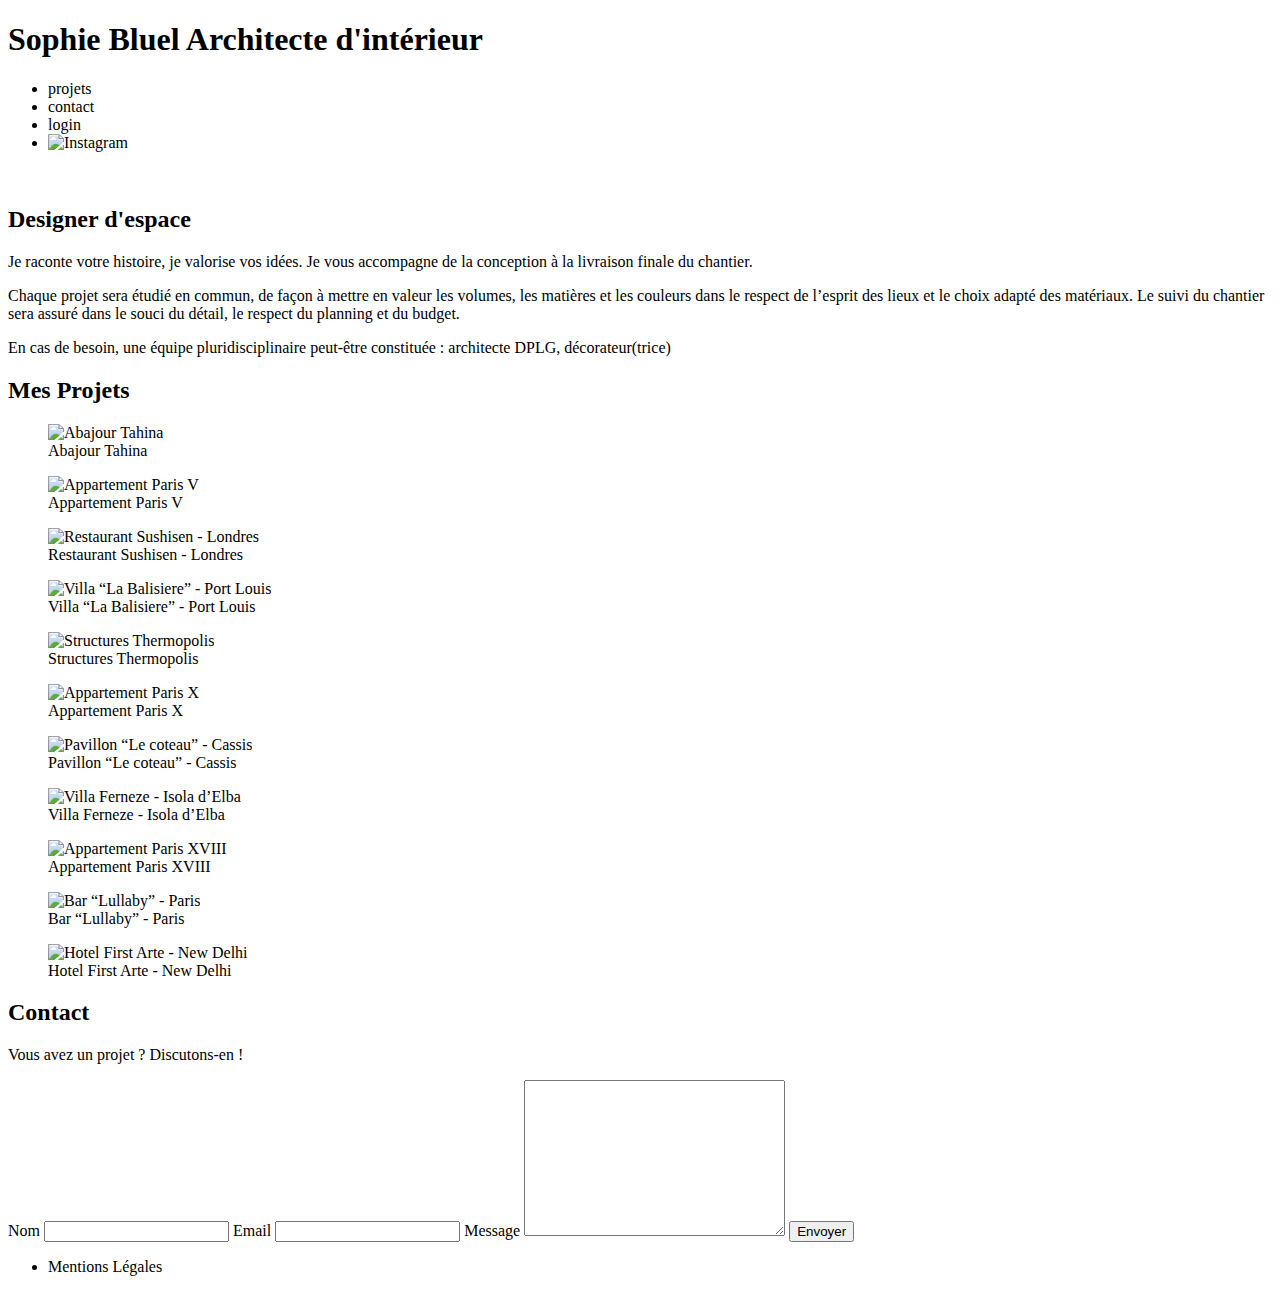
==== FrontEnd/index.html @ a7185b28 "Ajout du fichier app.js" ====
<!DOCTYPE html>
<html lang="fr">
<head>
	<meta charset="UTF-8">
	<title>Sophie Bluel - Architecte d'intérieur</title>
	<meta name="viewport" content="width=device-width, initial-scale=1.0">
	<link rel="preconnect" href="https://fonts.googleapis.com">
	<link rel="preconnect" href="https://fonts.gstatic.com" crossorigin>
	<link href="https://fonts.googleapis.com/css2?family=Syne:wght@700;800&family=Work+Sans&display=swap" rel="stylesheet">
	<meta name="description" content="">
	<link rel="stylesheet" href="./assets/style.css">
	<script src="app.js"></script>

</head>
<body>
<header>
	<h1>Sophie Bluel <span>Architecte d'intérieur</span></h1>
	<nav>
		<ul>
			<li>projets</li>
			<li>contact</li>
			<li>login</li>
			<li><img src="./assets/icons/instagram.png" alt="Instagram"></li>
		</ul>
	</nav>
</header>
<main>
	<section id="introduction">
		<figure>
			<img src="./assets/images/sophie-bluel.png" alt="">
		</figure>
		<article>
			<h2>Designer d'espace</h2>
			<p>Je raconte votre histoire, je valorise vos idées. Je vous accompagne de la conception à la livraison finale du chantier.</p>
			<p>Chaque projet sera étudié en commun, de façon à mettre en valeur les volumes, les matières et les couleurs dans le respect de l’esprit des lieux et le choix adapté des matériaux. Le suivi du chantier sera assuré dans le souci du détail, le respect du planning et du budget.</p>
			<p>En cas de besoin, une équipe pluridisciplinaire peut-être constituée : architecte DPLG, décorateur(trice)</p>
		</article>
	</section>
	<section id="portfolio">

		<h2>Mes Projets</h2>

		<div class="gallery">
			<figure>
				<img src="assets/images/abajour-tahina.png" alt="Abajour Tahina">
				<figcaption>Abajour Tahina</figcaption>
			</figure>
			<figure>
				<img src="assets/images/appartement-paris-v.png" alt="Appartement Paris V">
				<figcaption>Appartement Paris V</figcaption>
			</figure>
			<figure>
				<img src="assets/images/restaurant-sushisen-londres.png" alt="Restaurant Sushisen - Londres">
				<figcaption>Restaurant Sushisen - Londres</figcaption>
			</figure>
			<figure>
				<img src="assets/images/la-balisiere.png" alt="Villa “La Balisiere” - Port Louis">
				<figcaption>Villa “La Balisiere” - Port Louis</figcaption>
			</figure>
			<figure>
				<img src="assets/images/structures-thermopolis.png" alt="Structures Thermopolis">
				<figcaption>Structures Thermopolis</figcaption>
			</figure>
			<figure>
				<img src="assets/images/appartement-paris-x.png" alt="Appartement Paris X">
				<figcaption>Appartement Paris X</figcaption>
			</figure>
			<figure>
				<img src="assets/images/le-coteau-cassis.png" alt="Pavillon “Le coteau” - Cassis">
				<figcaption>Pavillon “Le coteau” - Cassis</figcaption>
			</figure>
			<figure>
				<img src="assets/images/villa-ferneze.png" alt="Villa Ferneze - Isola d’Elba">
				<figcaption>Villa Ferneze - Isola d’Elba</figcaption>
			</figure>
			<figure>
				<img src="assets/images/appartement-paris-xviii.png" alt="Appartement Paris XVIII">
				<figcaption>Appartement Paris XVIII</figcaption>
			</figure>
			<figure>
				<img src="assets/images/bar-lullaby-paris.png" alt="Bar “Lullaby” - Paris">
				<figcaption>Bar “Lullaby” - Paris</figcaption>
			</figure>
			<figure>
				<img src="assets/images/hotel-first-arte-new-delhi.png" alt="Hotel First Arte - New Delhi">
				<figcaption>Hotel First Arte - New Delhi</figcaption>
			</figure>
		</div>
	</section>
	<section id="contact">
		<h2>Contact</h2>
		<p>Vous avez un projet ? Discutons-en !</p>
		<form action="#" method="post">
			<label for="name">Nom</label>
			<input type="text" name="name" id="name">
			<label for="email">Email</label>
			<input type="email" name="email" id="email">
			<label for="message">Message</label>
			<textarea name="message" id="message" cols="30" rows="10"></textarea>
			<input type="submit" value="Envoyer">
		</form>
	</section>
</main>

<footer>
	<nav>
		<ul>
			<li>Mentions Légales</li>
		</ul>
	</nav>
</footer>
</body>
</html>
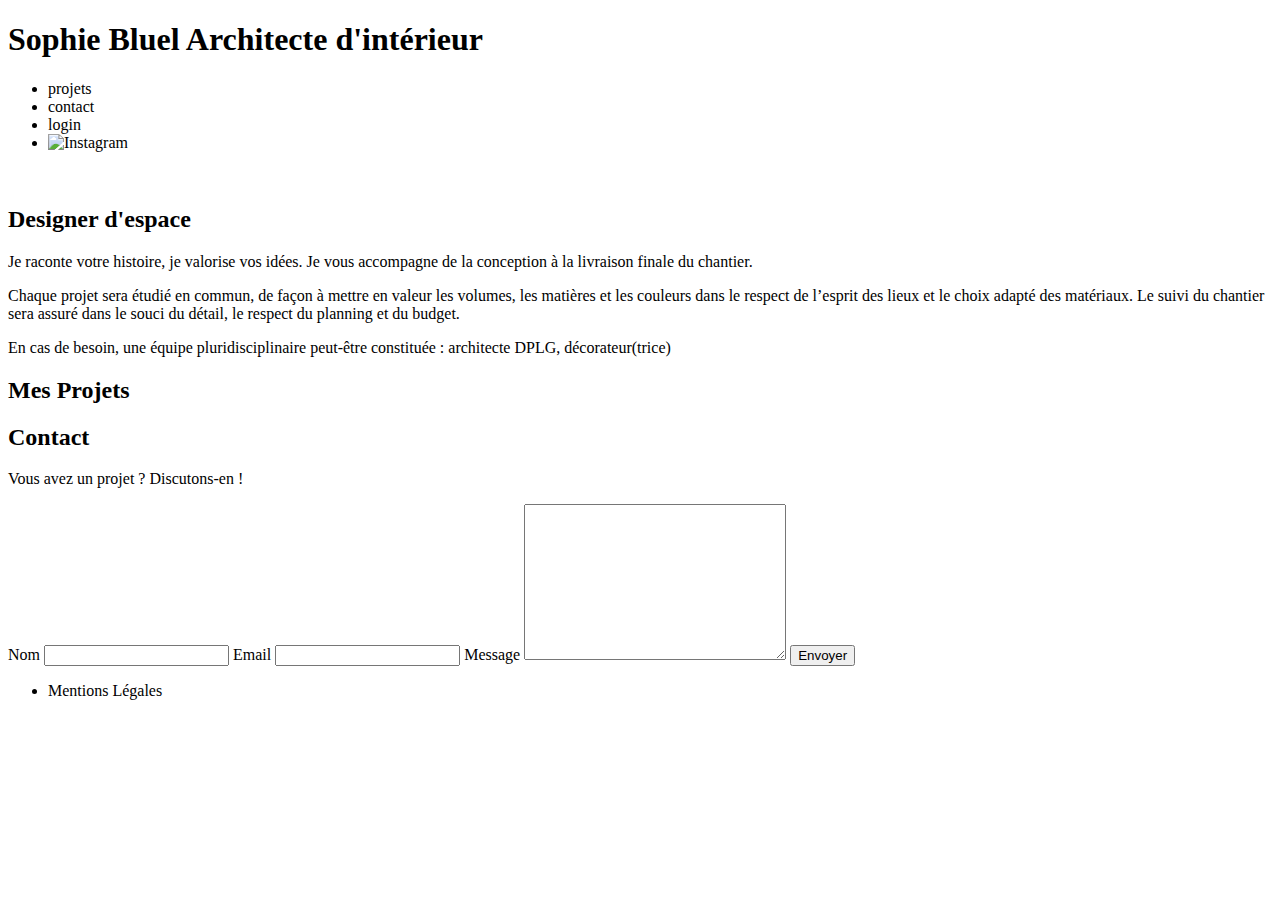
==== commit 0bffd625: "Créez la page de présentation des travaux à partir du HTML existant" ====
--- a/FrontEnd/index.html
+++ b/FrontEnd/index.html
@@ -1,113 +1,66 @@
 <!DOCTYPE html>
 <html lang="fr">
 <head>
-	<meta charset="UTF-8">
-	<title>Sophie Bluel - Architecte d'intérieur</title>
-	<meta name="viewport" content="width=device-width, initial-scale=1.0">
-	<link rel="preconnect" href="https://fonts.googleapis.com">
-	<link rel="preconnect" href="https://fonts.gstatic.com" crossorigin>
-	<link href="https://fonts.googleapis.com/css2?family=Syne:wght@700;800&family=Work+Sans&display=swap" rel="stylesheet">
-	<meta name="description" content="">
-	<link rel="stylesheet" href="./assets/style.css">
-	<script src="app.js"></script>
-
+    <meta charset="UTF-8">
+    <title>Sophie Bluel - Architecte d'intérieur</title>
+    <meta name="viewport" content="width=device-width, initial-scale=1.0">
+    <link rel="preconnect" href="https://fonts.googleapis.com">
+    <link rel="preconnect" href="https://fonts.gstatic.com" crossorigin>
+    <link href="https://fonts.googleapis.com/css2?family=Syne:wght@700;800&family=Work+Sans&display=swap" rel="stylesheet">
+    <meta name="description" content="">
+    <link rel="stylesheet" href="./assets/style.css">
+    <!-- Lien vers le fichier JavaScript -->
+    <script src="app.js" defer></script>
 </head>
 <body>
 <header>
-	<h1>Sophie Bluel <span>Architecte d'intérieur</span></h1>
-	<nav>
-		<ul>
-			<li>projets</li>
-			<li>contact</li>
-			<li>login</li>
-			<li><img src="./assets/icons/instagram.png" alt="Instagram"></li>
-		</ul>
-	</nav>
+    <h1>Sophie Bluel <span>Architecte d'intérieur</span></h1>
+    <nav>
+        <ul>
+            <li>projets</li>
+            <li>contact</li>
+            <li>login</li>
+            <li><img src="./assets/icons/instagram.png" alt="Instagram"></li>
+        </ul>
+    </nav>
 </header>
 <main>
-	<section id="introduction">
-		<figure>
-			<img src="./assets/images/sophie-bluel.png" alt="">
-		</figure>
-		<article>
-			<h2>Designer d'espace</h2>
-			<p>Je raconte votre histoire, je valorise vos idées. Je vous accompagne de la conception à la livraison finale du chantier.</p>
-			<p>Chaque projet sera étudié en commun, de façon à mettre en valeur les volumes, les matières et les couleurs dans le respect de l’esprit des lieux et le choix adapté des matériaux. Le suivi du chantier sera assuré dans le souci du détail, le respect du planning et du budget.</p>
-			<p>En cas de besoin, une équipe pluridisciplinaire peut-être constituée : architecte DPLG, décorateur(trice)</p>
-		</article>
-	</section>
-	<section id="portfolio">
-
-		<h2>Mes Projets</h2>
-
-		<div class="gallery">
-			<figure>
-				<img src="assets/images/abajour-tahina.png" alt="Abajour Tahina">
-				<figcaption>Abajour Tahina</figcaption>
-			</figure>
-			<figure>
-				<img src="assets/images/appartement-paris-v.png" alt="Appartement Paris V">
-				<figcaption>Appartement Paris V</figcaption>
-			</figure>
-			<figure>
-				<img src="assets/images/restaurant-sushisen-londres.png" alt="Restaurant Sushisen - Londres">
-				<figcaption>Restaurant Sushisen - Londres</figcaption>
-			</figure>
-			<figure>
-				<img src="assets/images/la-balisiere.png" alt="Villa “La Balisiere” - Port Louis">
-				<figcaption>Villa “La Balisiere” - Port Louis</figcaption>
-			</figure>
-			<figure>
-				<img src="assets/images/structures-thermopolis.png" alt="Structures Thermopolis">
-				<figcaption>Structures Thermopolis</figcaption>
-			</figure>
-			<figure>
-				<img src="assets/images/appartement-paris-x.png" alt="Appartement Paris X">
-				<figcaption>Appartement Paris X</figcaption>
-			</figure>
-			<figure>
-				<img src="assets/images/le-coteau-cassis.png" alt="Pavillon “Le coteau” - Cassis">
-				<figcaption>Pavillon “Le coteau” - Cassis</figcaption>
-			</figure>
-			<figure>
-				<img src="assets/images/villa-ferneze.png" alt="Villa Ferneze - Isola d’Elba">
-				<figcaption>Villa Ferneze - Isola d’Elba</figcaption>
-			</figure>
-			<figure>
-				<img src="assets/images/appartement-paris-xviii.png" alt="Appartement Paris XVIII">
-				<figcaption>Appartement Paris XVIII</figcaption>
-			</figure>
-			<figure>
-				<img src="assets/images/bar-lullaby-paris.png" alt="Bar “Lullaby” - Paris">
-				<figcaption>Bar “Lullaby” - Paris</figcaption>
-			</figure>
-			<figure>
-				<img src="assets/images/hotel-first-arte-new-delhi.png" alt="Hotel First Arte - New Delhi">
-				<figcaption>Hotel First Arte - New Delhi</figcaption>
-			</figure>
-		</div>
-	</section>
-	<section id="contact">
-		<h2>Contact</h2>
-		<p>Vous avez un projet ? Discutons-en !</p>
-		<form action="#" method="post">
-			<label for="name">Nom</label>
-			<input type="text" name="name" id="name">
-			<label for="email">Email</label>
-			<input type="email" name="email" id="email">
-			<label for="message">Message</label>
-			<textarea name="message" id="message" cols="30" rows="10"></textarea>
-			<input type="submit" value="Envoyer">
-		</form>
-	</section>
+    <section id="introduction">
+        <figure>
+            <img src="./assets/images/sophie-bluel.png" alt="">
+        </figure>
+        <article>
+            <h2>Designer d'espace</h2>
+            <p>Je raconte votre histoire, je valorise vos idées. Je vous accompagne de la conception à la livraison finale du chantier.</p>
+            <p>Chaque projet sera étudié en commun, de façon à mettre en valeur les volumes, les matières et les couleurs dans le respect de l’esprit des lieux et le choix adapté des matériaux. Le suivi du chantier sera assuré dans le souci du détail, le respect du planning et du budget.</p>
+            <p>En cas de besoin, une équipe pluridisciplinaire peut-être constituée : architecte DPLG, décorateur(trice)</p>
+        </article>
+    </section>
+    <section id="portfolio">
+        <h2>Mes Projets</h2>
+        <!-- Galerie vide pour ajouter dynamiquement les travaux depuis l'API -->
+        <div class="gallery"></div>
+    </section>
+    <section id="contact">
+        <h2>Contact</h2>
+        <p>Vous avez un projet ? Discutons-en !</p>
+        <form action="#" method="post">
+            <label for="name">Nom</label>
+            <input type="text" name="name" id="name">
+            <label for="email">Email</label>
+            <input type="email" name="email" id="email">
+            <label for="message">Message</label>
+            <textarea name="message" id="message" cols="30" rows="10"></textarea>
+            <input type="submit" value="Envoyer">
+        </form>
+    </section>
 </main>
-
 <footer>
-	<nav>
-		<ul>
-			<li>Mentions Légales</li>
-		</ul>
-	</nav>
+    <nav>
+        <ul>
+            <li>Mentions Légales</li>
+        </ul>
+    </nav>
 </footer>
 </body>
 </html>
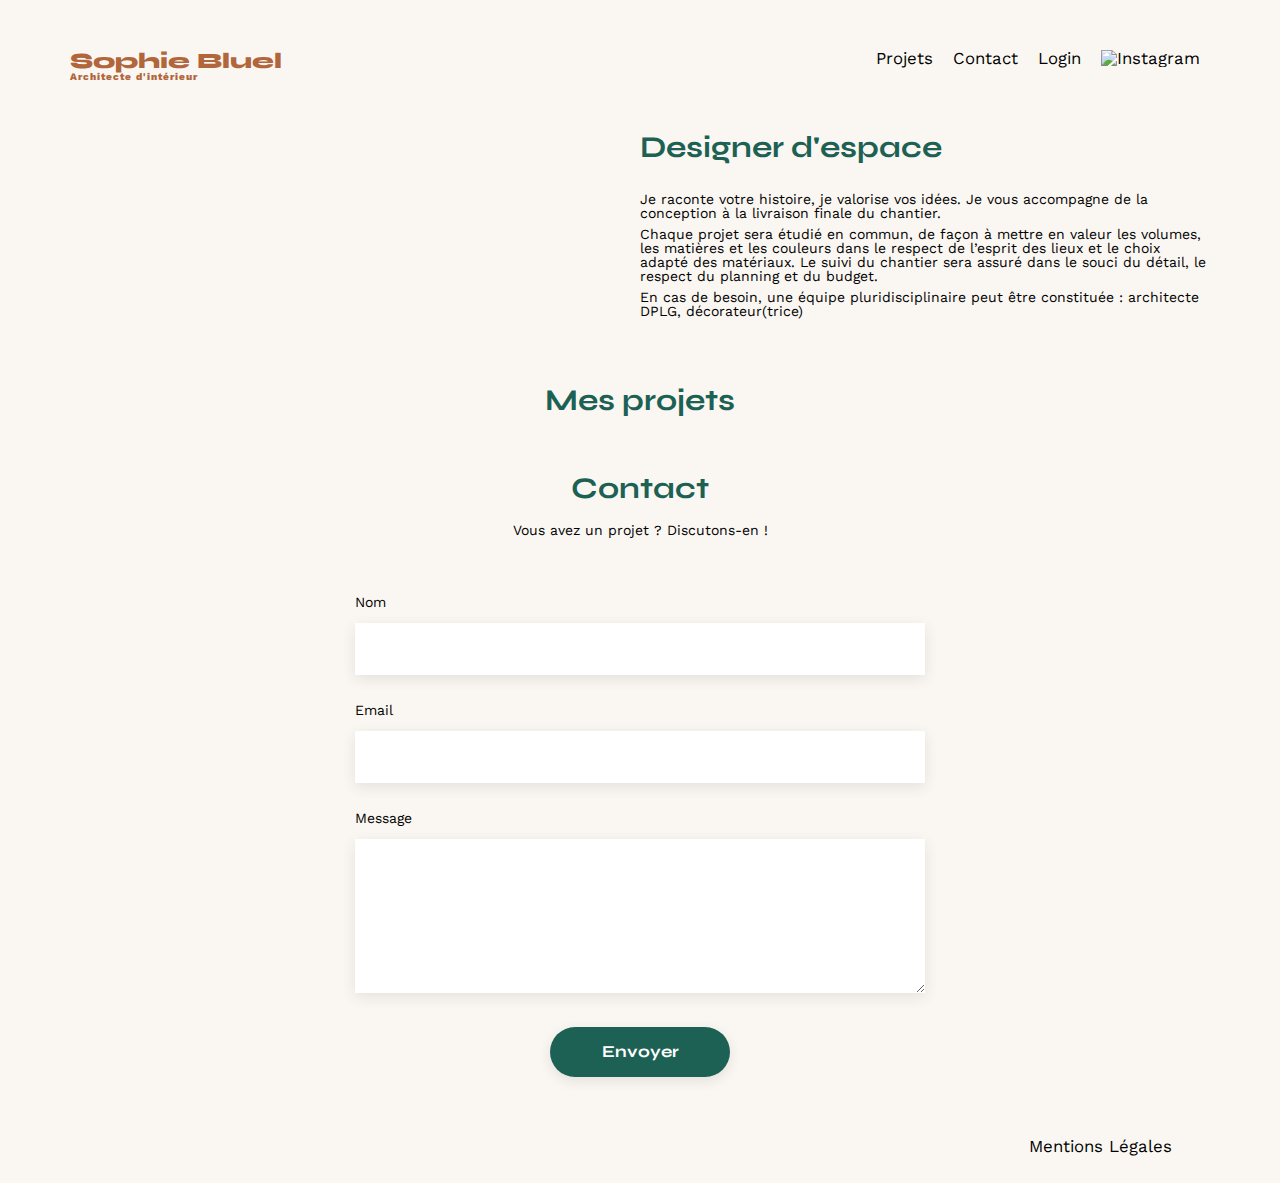
==== commit 046982c6: "finalisation de l'ajout et suppression de projet" ====
--- a/FrontEnd/index.html
+++ b/FrontEnd/index.html
@@ -2,65 +2,122 @@
 <html lang="fr">
 <head>
     <meta charset="UTF-8">
+    <link href="https://fonts.googleapis.com/css2?family=Syne:wght@700;800&family=Work+Sans:wght@400&display=swap" rel="stylesheet">
     <title>Sophie Bluel - Architecte d'intérieur</title>
     <meta name="viewport" content="width=device-width, initial-scale=1.0">
-    <link rel="preconnect" href="https://fonts.googleapis.com">
-    <link rel="preconnect" href="https://fonts.gstatic.com" crossorigin>
-    <link href="https://fonts.googleapis.com/css2?family=Syne:wght@700;800&family=Work+Sans&display=swap" rel="stylesheet">
-    <meta name="description" content="">
-    <link rel="stylesheet" href="./assets/style.css">
-    <!-- Lien vers le fichier JavaScript -->
-    <script src="app.js" defer></script>
+    <link rel="stylesheet" href="./assets/style.css"> <!-- Fichier CSS global -->
+    <link rel="stylesheet" href="https://cdnjs.cloudflare.com/ajax/libs/font-awesome/6.0.0-beta3/css/all.min.css">
 </head>
 <body>
-<header>
-    <h1>Sophie Bluel <span>Architecte d'intérieur</span></h1>
-    <nav>
-        <ul>
-            <li>projets</li>
-            <li>contact</li>
-            <li>login</li>
-            <li><img src="./assets/icons/instagram.png" alt="Instagram"></li>
-        </ul>
-    </nav>
-</header>
-<main>
-    <section id="introduction">
-        <figure>
-            <img src="./assets/images/sophie-bluel.png" alt="">
-        </figure>
-        <article>
-            <h2>Designer d'espace</h2>
-            <p>Je raconte votre histoire, je valorise vos idées. Je vous accompagne de la conception à la livraison finale du chantier.</p>
-            <p>Chaque projet sera étudié en commun, de façon à mettre en valeur les volumes, les matières et les couleurs dans le respect de l’esprit des lieux et le choix adapté des matériaux. Le suivi du chantier sera assuré dans le souci du détail, le respect du planning et du budget.</p>
-            <p>En cas de besoin, une équipe pluridisciplinaire peut-être constituée : architecte DPLG, décorateur(trice)</p>
-        </article>
-    </section>
-    <section id="portfolio">
-        <h2>Mes Projets</h2>
-        <!-- Galerie vide pour ajouter dynamiquement les travaux depuis l'API -->
-        <div class="gallery"></div>
-    </section>
-    <section id="contact">
-        <h2>Contact</h2>
-        <p>Vous avez un projet ? Discutons-en !</p>
-        <form action="#" method="post">
-            <label for="name">Nom</label>
-            <input type="text" name="name" id="name">
-            <label for="email">Email</label>
-            <input type="email" name="email" id="email">
-            <label for="message">Message</label>
-            <textarea name="message" id="message" cols="30" rows="10"></textarea>
-            <input type="submit" value="Envoyer">
-        </form>
-    </section>
-</main>
-<footer>
-    <nav>
-        <ul>
-            <li>Mentions Légales</li>
-        </ul>
-    </nav>
-</footer>
+    <!-- Barre noire visible uniquement si l'utilisateur est connecté -->
+    <div id="edit-bar" style="display: none;">
+        <i class="fa-regular fa-pen-to-square"></i>
+        <span>Mode édition</span>
+    </div>
+
+    <header>
+        <h1>Sophie Bluel <span>Architecte d'intérieur</span></h1>
+        <nav>
+            <ul>
+                <li><a href="index.html">Projets</a></li>
+                <li><a href="index.html#contact">Contact</a></li>
+                <li><a href="login.html">Login</a></li>
+                <li><img src="./assets/icons/instagram.png" alt="Instagram"></li>
+            </ul>
+        </nav>
+    </header>
+
+    <main>
+        <section id="introduction">
+            <figure>
+                <img src="./assets/images/sophie-bluel.png" alt="">
+            </figure>
+            <article>
+                <h2>Designer d'espace</h2>
+                <p>Je raconte votre histoire, je valorise vos idées. Je vous accompagne de la conception à la livraison finale du chantier.</p>
+                <p>Chaque projet sera étudié en commun, de façon à mettre en valeur les volumes, les matières et les couleurs dans le respect de l’esprit des lieux et le choix adapté des matériaux. Le suivi du chantier sera assuré dans le souci du détail, le respect du planning et du budget.</p>
+                <p>En cas de besoin, une équipe pluridisciplinaire peut être constituée : architecte DPLG, décorateur(trice)</p>
+            </article>
+        </section>
+
+        <section id="portfolio">
+            <div class="portfolio-header">
+                <h2>Mes projets</h2>
+            
+                <!-- Bouton "Modifier" affiché uniquement si l'utilisateur est connecté -->
+                <button id="editProjectsBtn" class="edit-projects-button" style="display: none;">
+                    <i class="fa-regular fa-pen-to-square"></i> Modifier
+                </button>
+            </div>
+            
+            <div id="filters">
+                <!-- Les filtres seront ajoutés ici dynamiquement -->
+            </div>
+            <div class="gallery">
+                <!-- Galerie dynamique avec les projets sera injectée ici -->
+            </div>
+        </section>
+
+        <section id="contact">
+            <h2>Contact</h2>
+            <p>Vous avez un projet ? Discutons-en !</p>
+            <form action="#" method="post">
+                <label for="name">Nom</label>
+                <input type="text" name="name" id="name">
+                <label for="email">Email</label>
+                <input type="email" name="email" id="email">
+                <label for="message">Message</label>
+
+                <textarea name="message" id="message" cols="30" rows="10"></textarea>
+                <input type="submit" value="Envoyer">
+            </form>
+        </section>
+    </main>
+
+    <!-- Modale pour gérer les travaux -->
+    <div id="modal" class="modal" style="display: none;">
+        <div class="modal-content">
+            <span class="close">&times;</span>
+            <div class="modal-body">
+                <!-- Contenu de la première vue "Galerie photo" -->
+                <div id="gallery-view">
+                    <h2>Galerie Photo</h2>
+                    <div class="gallery-modal">
+                        <!-- Galerie dynamique des travaux ici -->
+                    </div>
+                    <button id="addNewPhotoBtn">Ajouter une photo</button>
+                </div>
+
+                <!-- Contenu de la seconde vue "Ajout photo" -->
+                <div id="add-photo-view" style="display: none;">
+                    <h2>Ajouter un nouveau projet</h2>
+                    <form id="add-photo-form">
+                        <label for="image">
+                            <!-- Le label gère l'encadré et le bouton pour télécharger une image -->
+                        </label>
+                        <span>jpg, png : 4mo max</span> <!-- Texte sous l'encadré -->
+                        <label for="title">Titre</label>
+                        <input type="text" id="title" name="title" required>
+
+                        <label for="category">Catégorie</label>
+                        <select id="category" name="category" required></select>
+
+                        <button type="submit">Ajouter</button>
+                    </form>
+                </div>
+            </div>
+        </div>
+    </div>
+
+    <footer>
+        <nav>
+            <ul>
+                <li>Mentions Légales</li>
+            </ul>
+        </nav>
+    </footer>
+
+    <!-- Le script pour gérer les projets et les filtres placé avant la fermeture du body -->
+    <script src="app.js"></script> 
 </body>
 </html>
--- a/FrontEnd/assets/style.css
+++ b/FrontEnd/assets/style.css
@@ -0,0 +1,603 @@
+/* http://meyerweb.com/eric/tools/css/reset/ 
+   v2.0 | 20110126 
+   License: none (public domain) 
+*/
+
+html, body, div, span, applet, object, iframe,
+h1, h2, h3, h4, h5, h6, p, blockquote, pre,
+a, abbr, acronym, address, big, cite, code,
+del, dfn, em, img, ins, kbd, q, s, samp,
+small, strike, strong, sub, sup, tt, var,
+b, u, i, center,
+dl, dt, dd, ol, ul, li,
+fieldset, form, label, legend,
+table, caption, tbody, tfoot, thead, tr, th, td,
+article, aside, canvas, details, embed,
+figure, figcaption, footer, header, hgroup,
+menu, nav, output, ruby, section, summary,
+time, mark, audio, video {
+    margin: 0;
+    padding: 0;
+    border: 0;
+    font-size: 100%;
+    font: inherit;
+    vertical-align: baseline;
+}
+
+/* HTML5 display-role reset for older browsers */
+article, aside, details, figcaption, figure,
+footer, header, hgroup, menu, nav, section {
+    display: block;
+}
+
+body {
+    line-height: 1;
+}
+
+ol, ul {
+    list-style: none;
+}
+
+blockquote, q {
+    quotes: none;
+}
+
+blockquote:before, blockquote:after,
+q:before, q:after {
+    content: '';
+    content: none;
+}
+
+table {
+    border-collapse: collapse;
+    border-spacing: 0;
+}
+
+/** End reset CSS **/
+
+/* Styles globaux */
+body {
+    max-width: 1140px;
+    margin: auto;
+    font-family: 'Work Sans';
+    font-size: 14px;
+    background-color: #FAF7F2; /* Couleur de fond */
+}
+
+header {
+    display: flex;
+    justify-content: space-between;
+    margin: 50px 0;
+}
+
+h1 {
+    display: flex;
+    flex-direction: column;
+    font-family: 'Syne';
+    font-size: 22px;
+    font-weight: 800;
+    color: #B1663C;
+}
+
+h1 > span {
+    font-family: 'Work Sans';
+    font-size: 10px;
+    letter-spacing: 0.1em;
+}
+
+h2 {
+    font-family: 'Syne';
+    font-weight: 700;
+    font-size: 30px;
+    color: #1D6154;
+    margin-bottom: 1em;
+}
+
+nav ul {
+    display: flex;
+    align-items: center;
+    list-style-type: none;
+}
+
+nav li {
+    padding: 0 10px;
+    font-size: 1.2em;
+}
+
+li:hover {
+    color: #B1663C;
+}
+
+a {
+    text-decoration: none;
+    color: black;
+}
+
+a:hover {
+    color: #B1663C;
+}
+
+/* Styles pour la page principale */
+#introduction {
+    display: flex;
+    align-items: center;
+}
+
+#introduction figure {
+    flex: 1;
+}
+
+#introduction img {
+    display: block;
+    margin: auto;
+    width: 80%;
+}
+
+#introduction article {
+    flex: 1;
+}
+
+#introduction h2 {
+    margin-bottom: 1em;
+}
+
+#introduction p {
+    margin-bottom: 0.5em;
+}
+
+#portfolio h2 {
+    text-align: center;
+    margin-bottom: 1em;
+    margin-top: 2em;
+}
+
+/* Styles pour la galerie */
+.gallery {
+    width: 100%;
+    display: grid;
+    grid-template-columns: 1fr 1fr 1fr;
+    grid-column-gap: 20px;
+    grid-row-gap: 20px;
+}
+
+.gallery img {
+    width: 100%;
+}
+
+/* Styles pour le contact */
+#contact {
+    width: 50%;
+    margin: auto;
+}
+
+#contact > * {
+    text-align: center;
+}
+
+#contact h2 {
+    margin-bottom: 20px;
+}
+
+#contact form {
+    text-align: left;
+    margin-top: 30px;
+    display: flex;
+    flex-direction: column;
+}
+
+#contact input {
+    height: 50px;
+    font-size: 1.2em;
+    border: none;
+    box-shadow: 0px 4px 14px rgba(0, 0, 0, 0.09);
+}
+
+#contact label {
+    margin: 2em 0 1em 0;
+}
+
+#contact textarea {
+    border: none;
+    box-shadow: 0px 4px 14px rgba(0, 0, 0, 0.09);
+}
+
+input[type="submit"] {
+    font-family: 'Syne';
+    font-weight: 700;
+    color: white;
+    background-color: #1D6154;
+    margin: 2em auto;
+    width: 180px;
+    text-align: center;
+    border-radius: 60px;
+}
+
+/* Footer styles */
+footer nav ul {
+    display: flex;
+    justify-content: flex-end;
+    margin: 2em;
+}
+
+/* Style pour la barre noire */
+#edit-bar {
+    background-color: #000000; /* Couleur noire */
+    color: white; /* Couleur du texte */
+    width: 100vw; /* Prend 100% de la largeur de la fenêtre */
+    position: fixed; /* Fixe la barre en haut */
+    top: 0; /* Fixée en haut de la fenêtre */
+    left: 0; /* Fixée à gauche de la fenêtre */
+    z-index: 9999; /* Assure que la barre est au-dessus des autres éléments */
+    text-align: center; /* Centre le texte */
+    padding: 10px 0; /* Espace vertical */
+    font-size: 16px; /* Taille du texte */
+    display: flex;
+    justify-content: center;
+    align-items: center;
+}
+
+#edit-bar p {
+    margin: 0;
+    font-family: Arial, sans-serif; /* Police claire et lisible */
+}
+
+/* Styles pour les filtres */
+#filters {
+    display: flex;
+    justify-content: center;
+    margin-bottom: 2em; /* Espace plus large en bas */
+    gap: 10px;
+}
+
+#filters button {
+    background-color: transparent;
+    color: #1D6154;
+    font-family: 'Work Sans';
+    font-size: 14px;
+    padding: 4px 10px; /* Ajustement du padding pour coller plus au texte */
+    border: 1px solid #1D6154;
+    border-radius: 30px;
+    cursor: pointer;
+    transition: all 0.3s ease;
+}
+
+#filters button:hover {
+    background-color: #1D6154;
+    color: white;
+}
+
+#filters button.active {
+    background-color: #1D6154;
+    color: white;
+}
+
+#edit-bar {
+    position: fixed;
+    top: 0;
+    width: 100%;
+    background-color: black;
+    color: white;
+    text-align: center;
+    font-size: 14px;
+    padding: 10px;
+    z-index: 1000; /* Assure que la barre est toujours au-dessus du contenu */
+}
+
+.portfolio-header {
+    display: flex;
+    align-items: center;
+    justify-content: center; /* Centre horizontalement le contenu */
+    gap: 10px; /* Espace entre le titre et le bouton */
+}
+
+.edit-projects-button {
+    background: none;
+    border: none;
+    color: black;
+    font-size: 14px;
+    cursor: pointer;
+    display: flex;
+    align-items: center;
+}
+
+.edit-projects-button i {
+    margin-right: 8px; /* Espace entre l'icône et le texte */
+}
+
+.edit-projects-button:hover {
+    color: #1D6154; /* Change la couleur au survol */
+}
+
+/* Styles pour la modale */
+.modal {
+    display: none;
+    position: fixed;
+    top: 0;
+    left: 0;
+    width: 100%;
+    height: 100%;
+    background-color: rgba(0, 0, 0, 0.5);
+    z-index: 10000;
+    justify-content: center;
+    align-items: center;
+    display: flex;
+}
+
+.modal-content {
+    background-color: white;
+    padding: 30px;
+    width: 80%;
+    max-width: 800px;
+    border-radius: 5px;
+    position: relative;
+    z-index: 10001;
+}
+
+.close {
+    position: absolute;
+    top: 10px;
+    right: 20px;
+    font-size: 24px;
+    cursor: pointer;
+}
+
+/* Ajustements pour la galerie modale */
+.gallery-modal {
+    display: grid;
+    grid-template-columns: repeat(5, 1fr); /* 5 colonnes */
+    column-gap: 5px;
+    row-gap: 30px;
+    max-height: 500px;
+    overflow-y: hidden;
+    padding: 20px;
+}
+
+.gallery-modal figure {
+    position: relative;
+    margin: 0;
+    padding: 0;
+}
+
+.gallery-modal img {
+    width: 100%;
+    height: 150px; /* Plus haute que large */
+    object-fit: cover;
+    border-radius: 5px;
+    margin: auto;
+    display: block;
+}
+
+/* Styles pour le bouton de suppression */
+.delete-icon {
+    position: absolute;
+    top: 5px;
+    right: 5px;
+    background-color: black;
+    border: none;
+    color: white;
+    padding: 5px;
+    border-radius: 0;
+    cursor: pointer;
+    font-size: 12px; /* Taille légèrement réduite */
+    transition: background-color 0.3s ease;
+    z-index: 1000; /* Assure que le bouton reste visible */
+}
+
+.delete-icon:hover {
+    background-color: red;
+}
+
+/* Empêche les icônes de sortir des images */
+.gallery-modal figure {
+    position: relative;
+}
+
+/* Trait de séparation et bouton d'ajout en bas de la modale */
+.modal-content hr {
+    margin-top: 20px;
+    border: 0;
+    border-top: 2px solid #1D6154;
+}
+
+#addNewPhotoBtn {
+    display: block;
+    margin: 20px auto;
+    padding: 10px 20px;
+    background-color: #1D6154;
+    color: white;
+    border: none;
+    border-radius: 30px;
+    cursor: pointer;
+    font-size: 14px;
+    font-family: 'Syne';
+    font-weight: 700;
+    text-align: center;
+}
+
+#addNewPhotoBtn:hover {
+    background-color: #144536;
+}
+
+/* Styles spécifiques pour la vue "Ajout photo" de la modale */
+#add-photo-view {
+    display: none; /* Caché par défaut, visible quand l'utilisateur ajoute un projet */
+}
+
+#add-photo-view h2 {
+    font-size: 24px;
+    text-align: center;
+    margin-bottom: 20px;
+}
+
+#add-photo-form {
+    display: flex;
+    flex-direction: column;
+    align-items: center;
+    gap: 20px;
+    padding: 20px;
+}
+
+#add-photo-form label {
+    font-size: 16px;
+    color: #333;
+    width: 100%;
+    text-align: left;
+}
+
+#add-photo-form input, #add-photo-form select {
+    width: 100%;
+    max-width: 400px;
+    padding: 10px;
+    font-size: 14px;
+    border: 1px solid #ddd;
+    border-radius: 5px;
+    box-sizing: border-box;
+}
+
+#add-photo-form button {
+    padding: 10px;
+    background-color: #1D6154;
+    color: white;
+    border: none;
+    border-radius: 30px;
+    cursor: pointer;
+    font-family: 'Syne';
+    font-weight: 700;
+    width: 100%;
+    max-width: 400px;
+    text-align: center;
+}
+
+#add-photo-form button:hover {
+    background-color: #144536;
+}
+
+/* Style spécifique pour le bouton "Ajouter une photo" */
+#add-photo-form #image {
+    display: none; /* Masquer l'input du fichier */
+}
+
+#add-photo-form label[for="image"] {
+    display: flex;
+    align-items: center;
+    justify-content: center;
+    width: 100%;
+    max-width: 400px;
+    height: 150px;
+    border: 2px dashed #ccc;
+    border-radius: 5px;
+    background-color: #f0f0f0;
+    cursor: pointer;
+    color: #666;
+}
+
+#add-photo-form label[for="image"]:hover {
+    background-color: #e0e0e0;
+}
+
+
+/* Texte à l'intérieur du label */
+#add-photo-form label[for="image"]::before {
+    content: '+ Ajouter photo';
+    font-size: 16px;
+    color: #666;
+}
+
+#add-photo-form label[for="image"]::after {
+    content: 'Jpg, png : 4mo max';
+    font-size: 12px;
+    color: #999;
+    display: block;
+    margin-top: 5px;
+}
+
+/* Style du bouton de validation */
+#add-photo-form button[type="submit"] {
+    background-color: #A7A7A7; /* Couleur grise pour l'état initial (désactivé) */
+    cursor: not-allowed; /* Désactive le bouton par défaut */
+}
+
+/* Activer le bouton "Valider" quand tous les champs sont remplis */
+#add-photo-form input:valid + #add-photo-form select:valid + #add-photo-form button {
+    background-color: #1D6154; /* Couleur verte pour l'état actif */
+    cursor: pointer;
+}
+
+
+
+/* Styles pour la section de connexion */
+.login-section {
+    max-width: 350px;
+    margin: 150px auto;
+    padding: 40px;
+    border-radius: 5px;
+    background-color: white; /* Fond blanc pour la section */
+    box-shadow: 0px 4px 14px rgba(0, 0, 0, 0.1); /* Ombre subtile pour donner de la profondeur */
+}
+
+.login-section h2 {
+    text-align: center;
+    font-family: 'Syne';
+    color: #1D6154; /* Couleur verte cohérente avec le reste du site */
+    font-size: 24px;
+    margin-bottom: 20px;
+}
+
+.login-section form {
+    display: flex;
+    flex-direction: column;
+    gap: 15px; /* Espacement entre les champs de formulaire */
+}
+
+.login-section label {
+    text-align: left;
+    font-size: 14px;
+    color: #1D6154;
+}
+
+.login-section input {
+    padding: 10px;
+    font-size: 14px;
+    border: 1px solid #ddd;
+    border-radius: 5px;
+    box-shadow: 0px 4px 14px rgba(0, 0, 0, 0.05); /* Légère ombre autour des champs */
+}
+
+.login-section button {
+    margin-top: 20px;
+    padding: 10px;
+    background-color: #1D6154; /* Vert foncé utilisé sur d'autres parties du site */
+    color: #FFFFFF;
+    border: none;
+    border-radius: 30px;
+    cursor: pointer;
+    font-family: 'Syne';
+    font-weight: 700;
+}
+
+.login-section button:hover {
+    background-color: #144536; /* Change de couleur au survol */
+}
+
+/* Styles pour le lien "Mot de passe oublié" */
+.forgot-password {
+    display: block;
+    text-align: center;
+    margin-top: 15px;
+    font-size: 14px;
+    color: black;
+    text-decoration: underline;
+}
+
+.forgot-password:hover {
+    text-decoration: underline; /* Soulignement au survol */
+}
+
+/* Message d'erreur */
+#error-message {
+    color: red;
+    display: none; /* Cache le message d'erreur par défaut */
+    text-align: center; /* Centre le texte du message d'erreur */
+    margin-top: 15px;
+    font-size: 14px;
+}
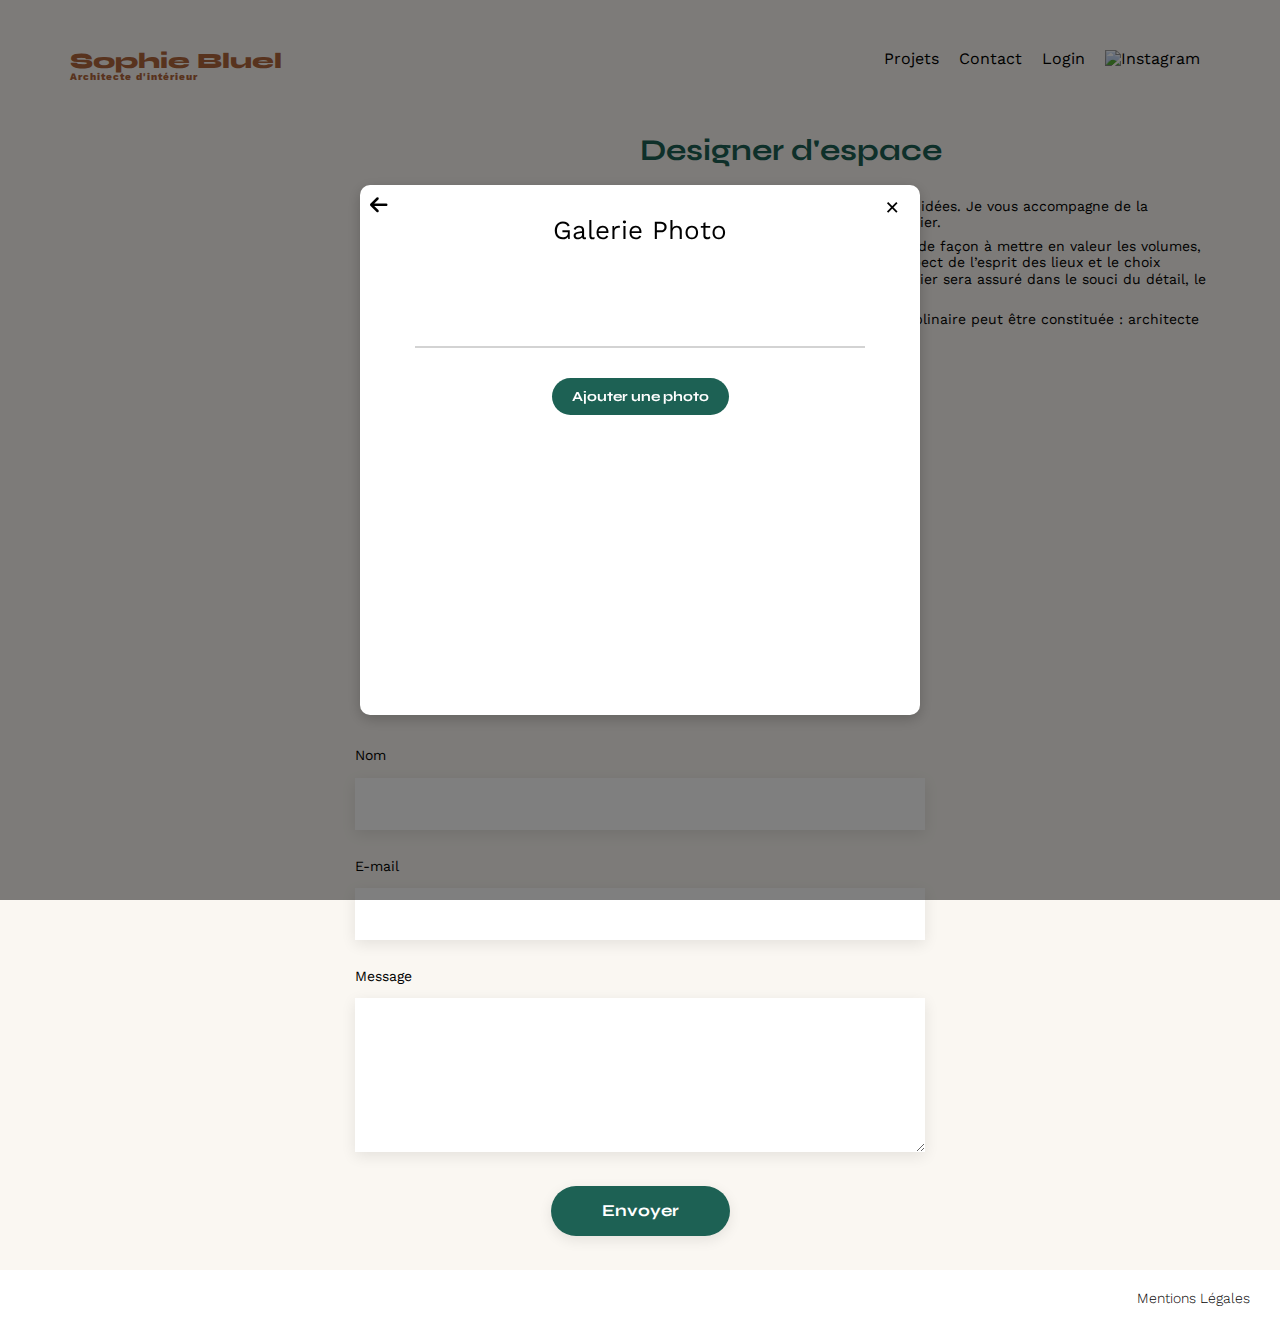
==== commit 2475b070: "modif" ====
--- a/FrontEnd/index.html
+++ b/FrontEnd/index.html
@@ -10,7 +10,7 @@
 </head>
 <body>
     <!-- Barre noire visible uniquement si l'utilisateur est connecté -->
-    <div id="edit-bar" style="display: none;">
+    <div id="edit-bar">
         <i class="fa-regular fa-pen-to-square"></i>
         <span>Mode édition</span>
     </div>
@@ -21,7 +21,7 @@
             <ul>
                 <li><a href="index.html">Projets</a></li>
                 <li><a href="index.html#contact">Contact</a></li>
-                <li><a href="login.html">Login</a></li>
+                <li><a href="login.html">Log in</a></li>
                 <li><img src="./assets/icons/instagram.png" alt="Instagram"></li>
             </ul>
         </nav>
@@ -40,12 +40,11 @@
             </article>
         </section>
 
+        <!-- Section portfolio avec galerie dynamique -->
         <section id="portfolio">
             <div class="portfolio-header">
                 <h2>Mes projets</h2>
-            
-                <!-- Bouton "Modifier" affiché uniquement si l'utilisateur est connecté -->
-                <button id="editProjectsBtn" class="edit-projects-button" style="display: none;">
+                <button id="editProjectsBtn" class="edit-projects-button">
                     <i class="fa-regular fa-pen-to-square"></i> Modifier
                 </button>
             </div>
@@ -64,10 +63,9 @@
             <form action="#" method="post">
                 <label for="name">Nom</label>
                 <input type="text" name="name" id="name">
-                <label for="email">Email</label>
+                <label for="email">E-mail</label>
                 <input type="email" name="email" id="email">
                 <label for="message">Message</label>
-
                 <textarea name="message" id="message" cols="30" rows="10"></textarea>
                 <input type="submit" value="Envoyer">
             </form>
@@ -75,34 +73,51 @@
     </main>
 
     <!-- Modale pour gérer les travaux -->
-    <div id="modal" class="modal" style="display: none;">
+    <div id="modal" class="modal">
         <div class="modal-content">
             <span class="close">&times;</span>
+            <span id="back-arrow" class="fas fa-arrow-left"></span>
             <div class="modal-body">
                 <!-- Contenu de la première vue "Galerie photo" -->
                 <div id="gallery-view">
                     <h2>Galerie Photo</h2>
+
                     <div class="gallery-modal">
                         <!-- Galerie dynamique des travaux ici -->
                     </div>
+                    
+                    <hr class="separator">
                     <button id="addNewPhotoBtn">Ajouter une photo</button>
                 </div>
 
                 <!-- Contenu de la seconde vue "Ajout photo" -->
-                <div id="add-photo-view" style="display: none;">
+                <div id="add-photo-view">
                     <h2>Ajouter un nouveau projet</h2>
+                    
                     <form id="add-photo-form">
-                        <label for="image">
-                            <!-- Le label gère l'encadré et le bouton pour télécharger une image -->
-                        </label>
-                        <span>jpg, png : 4mo max</span> <!-- Texte sous l'encadré -->
-                        <label for="title">Titre</label>
-                        <input type="text" id="title" name="title" required>
+                        <!-- Conteneur d'aperçu de l'image avec fond bleu clair et icône ajout -->
+                        <div class="image-preview-container">
+                            <img src="#" id="img-preview" alt="Aperçu de l'image">
+                            <button id="modal-img-add" type="button" class="file-upload-label"><span>+ Ajouter photo</span></button>
+                            <input type="file" id="img-input" class="file-input" accept=".png, .jpg, .jpeg">
+                            <p>jpg, png : 4mo max</p>
+                        </div>
 
-                        <label for="category">Catégorie</label>
-                        <select id="category" name="category" required></select>
+                        <!-- Conteneur pour les champs titre et catégorie -->
+                        <div class="input-group">
+                            <label for="title">Titre</label>
+                            <input type="text" id="title" name="title">
+                        </div>
+                        <div class="input-group">
+                            <label for="category">Catégorie</label>
+                            <select id="category" name="category">
+                                <option value="">Sélectionnez une catégorie</option>
+                                <!-- Autres options ici -->
+                            </select>
+                        </div>
 
-                        <button type="submit">Ajouter</button>
+                        <!-- Bouton de soumission -->
+                        <button type="submit" disabled>Ajouter</button>
                     </form>
                 </div>
             </div>
--- a/FrontEnd/assets/style.css
+++ b/FrontEnd/assets/style.css
@@ -32,6 +32,11 @@
 
 body {
     line-height: 1;
+    max-width: 1140px;
+    margin: auto;
+    font-family: 'Work Sans';
+    font-size: 14px;
+    background-color: #FAF7F2;
 }
 
 ol, ul {
@@ -56,14 +61,6 @@
 /** End reset CSS **/
 
 /* Styles globaux */
-body {
-    max-width: 1140px;
-    margin: auto;
-    font-family: 'Work Sans';
-    font-size: 14px;
-    background-color: #FAF7F2; /* Couleur de fond */
-}
-
 header {
     display: flex;
     justify-content: space-between;
@@ -85,12 +82,14 @@
     letter-spacing: 0.1em;
 }
 
+/* Applique la police Syne à tous les h2 */
 h2 {
-    font-family: 'Syne';
+    font-family: 'Syne', sans-serif;
     font-weight: 700;
     font-size: 30px;
     color: #1D6154;
     margin-bottom: 1em;
+    line-height: 36px;
 }
 
 nav ul {
@@ -101,7 +100,10 @@
 
 nav li {
     padding: 0 10px;
-    font-size: 1.2em;
+    font-family: 'Work Sans';
+    font-weight: 400;
+    font-size: 16px;
+    line-height: 18.77px;
 }
 
 li:hover {
@@ -143,6 +145,10 @@
 
 #introduction p {
     margin-bottom: 0.5em;
+    font-family: 'Work Sans';
+    font-weight: 400;
+    font-size: 14px;
+    line-height: 16.42px;
 }
 
 #portfolio h2 {
@@ -164,6 +170,13 @@
     width: 100%;
 }
 
+figcaption {
+    font-family: 'Work Sans';
+    font-weight: 400;
+    font-size: 13px;
+    line-height: 15.25px;
+}
+
 /* Styles pour le contact */
 #contact {
     width: 50%;
@@ -175,7 +188,7 @@
 }
 
 #contact h2 {
-    margin-bottom: 20px;
+    margin-top: 100px;
 }
 
 #contact form {
@@ -194,11 +207,22 @@
 
 #contact label {
     margin: 2em 0 1em 0;
+    font-family: 'Work Sans';
+    font-weight: 400;
+    font-size: 14px;
+    line-height: 16.42px;
 }
 
 #contact textarea {
     border: none;
     box-shadow: 0px 4px 14px rgba(0, 0, 0, 0.09);
+}
+
+#contact p {
+    font-family: 'Work Sans';
+    font-weight: 400;
+    font-size: 16px;
+    line-height: 18.77px;
 }
 
 input[type="submit"] {
@@ -207,30 +231,53 @@
     color: white;
     background-color: #1D6154;
     margin: 2em auto;
-    width: 180px;
-    text-align: center;
+    width: 179px;
+    height: 36px;
+    text-align: center;
+    font-size: 14px;
+    line-height: 16.8px;
     border-radius: 60px;
 }
 
 /* Footer styles */
+footer {
+    position: relative;
+    left: 50%;
+    right: 50%;
+    margin-left: -50vw;
+    margin-right: -50vw;
+    width: 100vw;
+    background-color: white;
+    height: 60px;
+    padding: 0;
+}
+
 footer nav ul {
     display: flex;
     justify-content: flex-end;
-    margin: 2em;
+    margin: 0;
+    padding: 20px 20px 20px 0;
+}
+
+footer nav ul li {
+    font-family: 'Work Sans';
+    font-weight: 300;
+    font-size: 14px;
+    line-height: 16.42px;
 }
 
 /* Style pour la barre noire */
 #edit-bar {
-    background-color: #000000; /* Couleur noire */
-    color: white; /* Couleur du texte */
-    width: 100vw; /* Prend 100% de la largeur de la fenêtre */
-    position: fixed; /* Fixe la barre en haut */
-    top: 0; /* Fixée en haut de la fenêtre */
-    left: 0; /* Fixée à gauche de la fenêtre */
-    z-index: 9999; /* Assure que la barre est au-dessus des autres éléments */
-    text-align: center; /* Centre le texte */
-    padding: 10px 0; /* Espace vertical */
-    font-size: 16px; /* Taille du texte */
+    background-color: #000000;
+    color: white;
+    width: 100vw;
+    position: fixed;
+    top: 0;
+    left: 0;
+    z-index: 9999;
+    text-align: center;
+    padding: 10px 0;
+    font-size: 16px;
     display: flex;
     justify-content: center;
     align-items: center;
@@ -238,23 +285,25 @@
 
 #edit-bar p {
     margin: 0;
-    font-family: Arial, sans-serif; /* Police claire et lisible */
+    font-family: Arial, sans-serif;
 }
 
 /* Styles pour les filtres */
 #filters {
     display: flex;
     justify-content: center;
-    margin-bottom: 2em; /* Espace plus large en bas */
+    margin-bottom: 2em;
     gap: 10px;
 }
 
 #filters button {
     background-color: transparent;
     color: #1D6154;
-    font-family: 'Work Sans';
-    font-size: 14px;
-    padding: 4px 10px; /* Ajustement du padding pour coller plus au texte */
+    font-family: 'Syne';
+    font-size: 16px;
+    font-weight: 700;
+    line-height: 19.2px;
+    padding: 4px 10px;
     border: 1px solid #1D6154;
     border-radius: 30px;
     cursor: pointer;
@@ -271,23 +320,11 @@
     color: white;
 }
 
-#edit-bar {
-    position: fixed;
-    top: 0;
-    width: 100%;
-    background-color: black;
-    color: white;
-    text-align: center;
-    font-size: 14px;
-    padding: 10px;
-    z-index: 1000; /* Assure que la barre est toujours au-dessus du contenu */
-}
-
 .portfolio-header {
     display: flex;
     align-items: center;
-    justify-content: center; /* Centre horizontalement le contenu */
-    gap: 10px; /* Espace entre le titre et le bouton */
+    justify-content: center;
+    gap: 10px;
 }
 
 .edit-projects-button {
@@ -301,34 +338,34 @@
 }
 
 .edit-projects-button i {
-    margin-right: 8px; /* Espace entre l'icône et le texte */
+    margin-right: 8px;
 }
 
 .edit-projects-button:hover {
-    color: #1D6154; /* Change la couleur au survol */
+    color: #1D6154;
 }
 
 /* Styles pour la modale */
 .modal {
-    display: none;
+    display: flex;
+    justify-content: center;
+    align-items: center;
     position: fixed;
     top: 0;
     left: 0;
-    width: 100%;
-    height: 100%;
+    width: 100vw;
+    height: 100vh;
     background-color: rgba(0, 0, 0, 0.5);
     z-index: 10000;
-    justify-content: center;
-    align-items: center;
-    display: flex;
 }
 
 .modal-content {
     background-color: white;
     padding: 30px;
-    width: 80%;
-    max-width: 800px;
-    border-radius: 5px;
+    width: 500px;
+    height: 470px;
+    border-radius: 10px;
+    box-shadow: 0px 4px 14px rgba(0, 0, 0, 0.2);
     position: relative;
     z-index: 10001;
 }
@@ -341,14 +378,97 @@
     cursor: pointer;
 }
 
-/* Ajustements pour la galerie modale */
+.modal-content h2 {
+    font-family: 'Work Sans', sans-serif;
+    font-size: 26px;
+    font-weight: 400;
+    line-height: 30.5px;
+    text-align: center;
+    color: black;
+    text-underline-position: from-font;
+    text-decoration-skip-ink: none;
+    margin-bottom: 20px;
+}
+
+/* Style du conteneur pour le champ de téléchargement */
+.image-preview-container {
+    width: 100%;
+    max-width: 400px;
+    height: 200px;
+    background-color: #e9f1f7;
+    display: flex;
+    flex-direction: column;
+    align-items: center;
+    justify-content: center;
+    border-radius: 10px;
+    text-align: center;
+    color: gray;
+    font-family: 'Work Sans', sans-serif;
+}
+
+#img-preview {
+    max-width: 100%;
+    max-height: 100%;
+    object-fit: cover;
+    display: block;
+    border-radius: 5px;
+}
+
+.file-upload-label {
+    background-color: #A9BFCB;
+    color: #366a8c;
+    padding: 10px 20px;
+    border-radius: 30px;
+    font-size: 16px;
+    font-weight: bold;
+    display: inline-block;
+    cursor: pointer;
+    text-align: center;
+}
+
+/* Style des champs "Titre" et "Catégorie" */
+#add-photo-form label {
+    font-size: 14px;
+    font-family: 'Work Sans', sans-serif;
+    color: #333;
+    font-weight: 500;
+    display: block;
+    margin-bottom: 8px;
+}
+
+#add-photo-form input[type="text"],
+#add-photo-form select {
+    width: 70%;
+    padding: 14px;
+    font-size: 14px;
+    font-family: 'Work Sans', sans-serif;
+    color: #333;
+    background-color: white;
+    border: none;
+    box-shadow: 0px 4px 14px rgba(0, 0, 0, 0.1);
+    outline: none;
+}
+
+#add-photo-form input[type="text"]::placeholder {
+    color: #B0B0B0;
+}
+
+#add-photo-form select {
+    appearance: none;
+    background-image: url("data:image/svg+xml,%3Csvg xmlns='http://www.w3.org/2000/svg' viewBox='0 0 20 20' fill='%23B0B0B0'%3E%3Cpath fill-rule='evenodd' d='M6 8l4 4 4-4H6z' clip-rule='evenodd'/%3E%3C/svg%3E");
+    background-repeat: no-repeat;
+    background-position: right 14px center;
+    background-size: 12px;
+}
+
+/* Galeries */
 .gallery-modal {
     display: grid;
-    grid-template-columns: repeat(5, 1fr); /* 5 colonnes */
-    column-gap: 5px;
+    grid-template-columns: repeat(5, 20%);
+    column-gap: 3px;
     row-gap: 30px;
     max-height: 500px;
-    overflow-y: hidden;
+    overflow-y: auto;
     padding: 20px;
 }
 
@@ -359,49 +479,53 @@
 }
 
 .gallery-modal img {
-    width: 100%;
-    height: 150px; /* Plus haute que large */
+    width: 76.61px;
+    height: 102.57px;
     object-fit: cover;
-    border-radius: 5px;
     margin: auto;
     display: block;
 }
 
-/* Styles pour le bouton de suppression */
+.gallery-modal figcaption {
+    display: none;
+}
+
 .delete-icon {
     position: absolute;
     top: 5px;
-    right: 5px;
+    right: 13px;
     background-color: black;
     border: none;
     color: white;
     padding: 5px;
-    border-radius: 0;
-    cursor: pointer;
-    font-size: 12px; /* Taille légèrement réduite */
-    transition: background-color 0.3s ease;
-    z-index: 1000; /* Assure que le bouton reste visible */
+    cursor: pointer;
+    font-size: 12px;
+    z-index: 1000;
 }
 
 .delete-icon:hover {
     background-color: red;
 }
 
-/* Empêche les icônes de sortir des images */
-.gallery-modal figure {
-    position: relative;
-}
-
-/* Trait de séparation et bouton d'ajout en bas de la modale */
-.modal-content hr {
-    margin-top: 20px;
-    border: 0;
-    border-top: 2px solid #1D6154;
+.separator {
+    width: 90%;
+    margin: 40px auto 20px auto;
+    border: none;
+    border-top: 2px solid #D3D3D3 !important;
+}
+
+#back-arrow {
+    position: absolute;
+    top: 10px;
+    left: 10px;
+    font-size: 20px;
+    color: black;
+    cursor: pointer;
 }
 
 #addNewPhotoBtn {
     display: block;
-    margin: 20px auto;
+    margin: 30px auto 20px auto;
     padding: 10px 20px;
     background-color: #1D6154;
     color: white;
@@ -418,9 +542,8 @@
     background-color: #144536;
 }
 
-/* Styles spécifiques pour la vue "Ajout photo" de la modale */
 #add-photo-view {
-    display: none; /* Caché par défaut, visible quand l'utilisateur ajoute un projet */
+    display: none;
 }
 
 #add-photo-view h2 {
@@ -437,167 +560,126 @@
     padding: 20px;
 }
 
-#add-photo-form label {
-    font-size: 16px;
-    color: #333;
-    width: 100%;
-    text-align: left;
-}
-
-#add-photo-form input, #add-photo-form select {
-    width: 100%;
-    max-width: 400px;
+#add-photo-form .image-info {
+    font-size: 12px;
+    color: #999;
+    margin-top: 5px;
+}
+
+#add-photo-form button[type="submit"] {
+    margin: 20px auto 0 auto;
     padding: 10px;
-    font-size: 14px;
-    border: 1px solid #ddd;
-    border-radius: 5px;
-    box-sizing: border-box;
-}
-
-#add-photo-form button {
-    padding: 10px;
-    background-color: #1D6154;
-    color: white;
-    border: none;
-    border-radius: 30px;
-    cursor: pointer;
+    width: 179px;
+    height: 36px;
+    background-color: #A7A7A7;
+    color: #FFFFFF;
+    border: none;
+    border-radius: 60px;
+    cursor: not-allowed;
     font-family: 'Syne';
     font-weight: 700;
-    width: 100%;
-    max-width: 400px;
-    text-align: center;
-}
-
-#add-photo-form button:hover {
-    background-color: #144536;
-}
-
-/* Style spécifique pour le bouton "Ajouter une photo" */
-#add-photo-form #image {
-    display: none; /* Masquer l'input du fichier */
-}
-
-#add-photo-form label[for="image"] {
-    display: flex;
-    align-items: center;
-    justify-content: center;
-    width: 100%;
-    max-width: 400px;
-    height: 150px;
-    border: 2px dashed #ccc;
-    border-radius: 5px;
-    background-color: #f0f0f0;
-    cursor: pointer;
-    color: #666;
-}
-
-#add-photo-form label[for="image"]:hover {
-    background-color: #e0e0e0;
-}
-
-
-/* Texte à l'intérieur du label */
-#add-photo-form label[for="image"]::before {
-    content: '+ Ajouter photo';
-    font-size: 16px;
-    color: #666;
-}
-
-#add-photo-form label[for="image"]::after {
-    content: 'Jpg, png : 4mo max';
-    font-size: 12px;
-    color: #999;
-    display: block;
-    margin-top: 5px;
-}
-
-/* Style du bouton de validation */
-#add-photo-form button[type="submit"] {
-    background-color: #A7A7A7; /* Couleur grise pour l'état initial (désactivé) */
-    cursor: not-allowed; /* Désactive le bouton par défaut */
-}
-
-/* Activer le bouton "Valider" quand tous les champs sont remplis */
-#add-photo-form input:valid + #add-photo-form select:valid + #add-photo-form button {
-    background-color: #1D6154; /* Couleur verte pour l'état actif */
-    cursor: pointer;
-}
-
-
-
-/* Styles pour la section de connexion */
+    font-size: 14px;
+    line-height: 16.8px;
+    text-align: center;
+    display: block;
+    transition: background-color 0.3s ease;
+}
+
+#add-photo-form button[type="submit"]:not([disabled]) {
+    background-color: #1D6154;
+    cursor: pointer;
+}
+
+/*************/
+
 .login-section {
     max-width: 350px;
     margin: 150px auto;
     padding: 40px;
     border-radius: 5px;
-    background-color: white; /* Fond blanc pour la section */
-    box-shadow: 0px 4px 14px rgba(0, 0, 0, 0.1); /* Ombre subtile pour donner de la profondeur */
-}
-
-.login-section h2 {
+    background-color: transparent;
+    box-shadow: none;
+}
+
+.login-section h1 {
     text-align: center;
     font-family: 'Syne';
-    color: #1D6154; /* Couleur verte cohérente avec le reste du site */
-    font-size: 24px;
+    color: #1D6154;
+    font-size: 30px;
+    line-height: 36px;
     margin-bottom: 20px;
 }
 
 .login-section form {
     display: flex;
     flex-direction: column;
-    gap: 15px; /* Espacement entre les champs de formulaire */
+    gap: 15px;
 }
 
 .login-section label {
     text-align: left;
     font-size: 14px;
+    font-family: 'Work Sans';
+    font-weight: 500;
+    line-height: 16.42px;
     color: #1D6154;
 }
 
 .login-section input {
     padding: 10px;
     font-size: 14px;
-    border: 1px solid #ddd;
-    border-radius: 5px;
-    box-shadow: 0px 4px 14px rgba(0, 0, 0, 0.05); /* Légère ombre autour des champs */
+    height: 50px;
+    width: 100%;
+    max-width: 350px;
+    border: none;
+    border-radius: 0;
+    box-shadow: 0px 4px 14px rgba(0, 0, 0, 0.05);
+    margin: 0 auto;
+    display: block;
 }
 
 .login-section button {
-    margin-top: 20px;
+    margin: 20px auto 0 auto;
     padding: 10px;
-    background-color: #1D6154; /* Vert foncé utilisé sur d'autres parties du site */
+    width: 179px;
+    height: 36px;
+    background-color: #1D6154;
     color: #FFFFFF;
     border: none;
-    border-radius: 30px;
+    border-radius: 60px;
     cursor: pointer;
     font-family: 'Syne';
     font-weight: 700;
+    font-size: 14px;
+    line-height: 16.8px;
+    display: block;
+    text-align: center;
 }
 
 .login-section button:hover {
-    background-color: #144536; /* Change de couleur au survol */
-}
-
-/* Styles pour le lien "Mot de passe oublié" */
+    background-color: #144536;
+}
+
 .forgot-password {
     display: block;
     text-align: center;
     margin-top: 15px;
     font-size: 14px;
+    font-family: 'Work Sans';
+    font-weight: 500;
+    line-height: 16.42px;
     color: black;
     text-decoration: underline;
 }
 
 .forgot-password:hover {
-    text-decoration: underline; /* Soulignement au survol */
-}
-
-/* Message d'erreur */
+    text-decoration: underline;
+}
+
 #error-message {
     color: red;
-    display: none; /* Cache le message d'erreur par défaut */
-    text-align: center; /* Centre le texte du message d'erreur */
+    display: none;
+    text-align: center;
     margin-top: 15px;
     font-size: 14px;
 }
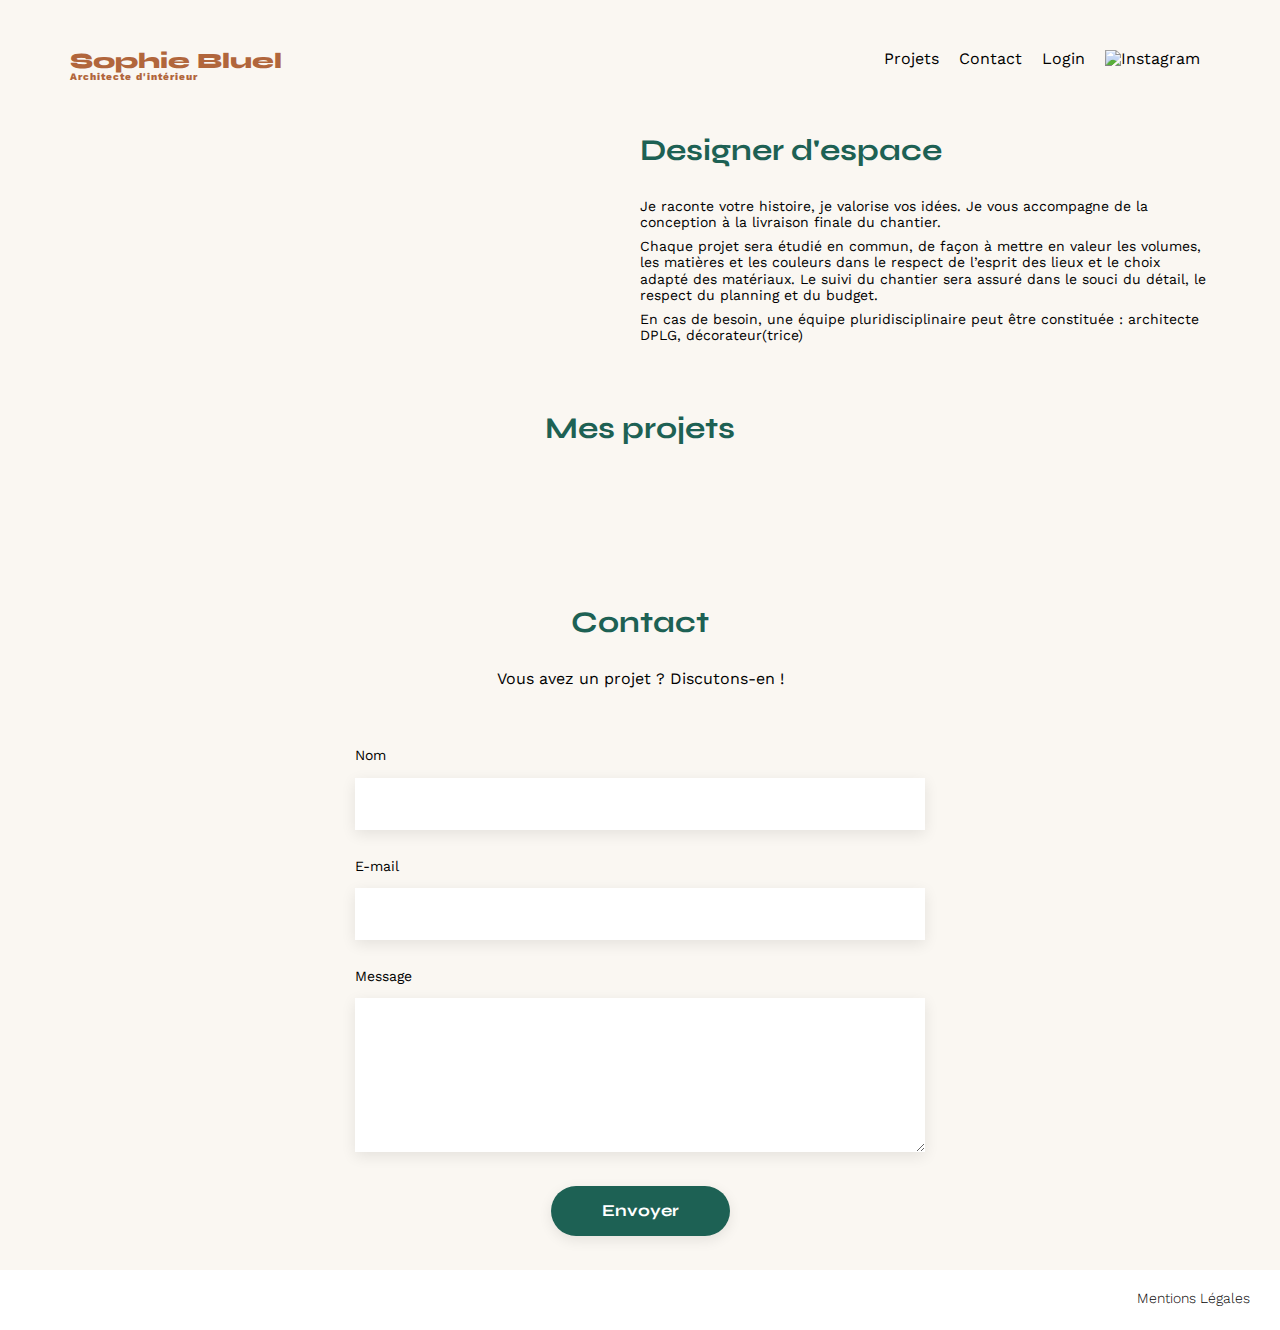
==== commit d97bb8de: "Clap de fin" ====
--- a/FrontEnd/index.html
+++ b/FrontEnd/index.html
@@ -85,23 +85,29 @@
                     <div class="gallery-modal">
                         <!-- Galerie dynamique des travaux ici -->
                     </div>
-                    
+
                     <hr class="separator">
                     <button id="addNewPhotoBtn">Ajouter une photo</button>
                 </div>
 
                 <!-- Contenu de la seconde vue "Ajout photo" -->
-                <div id="add-photo-view">
-                    <h2>Ajouter un nouveau projet</h2>
+                <div id="add-photo-view" > 
+                    <h2>Ajout Photo</h2>
                     
                     <form id="add-photo-form">
-                        <!-- Conteneur d'aperçu de l'image avec fond bleu clair et icône ajout -->
-                        <div class="image-preview-container">
-                            <img src="#" id="img-preview" alt="Aperçu de l'image">
-                            <button id="modal-img-add" type="button" class="file-upload-label"><span>+ Ajouter photo</span></button>
-                            <input type="file" id="img-input" class="file-input" accept=".png, .jpg, .jpeg">
-                            <p>jpg, png : 4mo max</p>
-                        </div>
+                        
+<!-- Conteneur d'aperçu de l'image avec fond bleu clair et icône ajout -->
+<div class="image-preview-container">
+    <i class="far fa-image icon-upload-preview"></i> <!-- Icône d'ajout pour l'aperçu -->
+    <button id="modal-img-add" type="button" class="file-upload-label"><span>+ Ajouter photo</span></button>
+    <input type="file" id="img-input" class="file-input" accept=".png, .jpg, .jpeg">
+    <p class="file-info">jpg, png : 4mo max</p>
+    
+    <!-- Élément d'aperçu de l'image sélectionnée -->
+    <img id="imagePreview" alt="Aperçu de l'image">
+</div>
+
+
 
                         <!-- Conteneur pour les champs titre et catégorie -->
                         <div class="input-group">
@@ -115,6 +121,9 @@
                                 <!-- Autres options ici -->
                             </select>
                         </div>
+
+                          <!-- Ligne grise -->
+    <hr class="separator">
 
                         <!-- Bouton de soumission -->
                         <button type="submit" disabled>Ajouter</button>
--- a/FrontEnd/assets/style.css
+++ b/FrontEnd/assets/style.css
@@ -288,6 +288,20 @@
     font-family: Arial, sans-serif;
 }
 
+.file-input {
+    display: none; /* Masque le bouton de sélection de fichier */
+}
+
+.file-info {
+    font-family: 'Work Sans', sans-serif;
+    font-size: 12px;
+    color: #666; /* Couleur grise pour plus de lisibilité */
+    margin-top: 10px;
+    margin-bottom: 0;
+    text-align: center;
+}
+
+
 /* Styles pour les filtres */
 #filters {
     display: flex;
@@ -346,6 +360,11 @@
 }
 
 /* Styles pour la modale */
+
+#modal { 
+    display: none;
+}
+
 .modal {
     display: flex;
     justify-content: center;
@@ -360,15 +379,14 @@
 }
 
 .modal-content {
+    width: 400px; /* Largeur suffisante pour tous les éléments */
+    padding: 30px;
     background-color: white;
-    padding: 30px;
-    width: 500px;
-    height: 470px;
     border-radius: 10px;
     box-shadow: 0px 4px 14px rgba(0, 0, 0, 0.2);
     position: relative;
-    z-index: 10001;
-}
+}
+
 
 .close {
     position: absolute;
@@ -391,39 +409,52 @@
 }
 
 /* Style du conteneur pour le champ de téléchargement */
+
+/* Styles pour l'image */
+
+#imagePreview {
+    width: 90px;
+    height: 130px;
+    display: block;
+    border-radius: none;
+    z-index: 10; /* Pour s'assurer qu'elle est visible au-dessus des autres éléments */
+}
+
+/* Bouton "Ajouter photo" */
+.file-upload-label {
+    background-color: #c0ccd4; /* Couleur de fond gris clair */
+    color: #366a8c; /* Texte bleu pour correspondre à votre design actuel */
+    padding: 10px 20px;
+    border-radius: 30px;
+    font-size: 15px;
+    display: inline-block;
+    cursor: pointer;
+    text-align: center;
+    border: none; /* Supprime la bordure noire */
+    outline: none; /* Supprime l'effet de contour lorsque le bouton est sélectionné */
+}
+/* Conteneur de l'aperçu d'image */
 .image-preview-container {
-    width: 100%;
-    max-width: 400px;
-    height: 200px;
-    background-color: #e9f1f7;
+    width: 350px;
+    height: auto; /* Pour permettre à l'image de déterminer la hauteur */
+    background-color: #e9f1f7; /* Fond bleu clair */
     display: flex;
     flex-direction: column;
     align-items: center;
-    justify-content: center;
-    border-radius: 10px;
+    justify-content: center; /* Aligner l'image au centre */
     text-align: center;
     color: gray;
     font-family: 'Work Sans', sans-serif;
-}
-
-#img-preview {
-    max-width: 100%;
-    max-height: 100%;
-    object-fit: cover;
-    display: block;
-    border-radius: 5px;
-}
-
-.file-upload-label {
-    background-color: #A9BFCB;
-    color: #366a8c;
-    padding: 10px 20px;
-    border-radius: 30px;
-    font-size: 16px;
-    font-weight: bold;
-    display: inline-block;
-    cursor: pointer;
-    text-align: center;
+    position: relative; 
+    overflow: visible; /* Pour être sûr que rien n'est coupé */
+}
+
+/* Icône de l'aperçu (montagne) */
+.icon-upload-preview {
+    font-size: 90px; /* Taille augmentée pour une meilleure visibilité */
+    color: #c0ccd4; /* Gris clair */
+    margin-bottom: 10px; /* Espacement entre l'icône et le bouton */
+    margin-top: 10px;
 }
 
 /* Style des champs "Titre" et "Catégorie" */
@@ -436,10 +467,26 @@
     margin-bottom: 8px;
 }
 
-#add-photo-form input[type="text"],
-#add-photo-form select {
-    width: 70%;
-    padding: 14px;
+.input-group {
+    display: flex;
+    flex-direction: column; /* Positionne verticalement le label et l'input */
+    align-items: flex-start; /* Aligne le contenu à gauche */
+    width: 100%; /* S'étend sur toute la largeur */
+    margin-bottom: 10px; /* Espacement entre les champs */
+}
+
+#add-photo-form label {
+    margin-bottom: 5px; /* Réduit l'espacement entre le label et l'input */
+    font-size: 14px;
+    font-family: 'Work Sans', sans-serif;
+    color: #333;
+    font-weight: 500;
+    text-align: left; /* Alignement à gauche */
+}
+
+#add-photo-form input[type="text"]{
+    width: 330px; /* Ajustez pour correspondre à l'encadré bleu clair */
+    padding: 10px;
     font-size: 14px;
     font-family: 'Work Sans', sans-serif;
     color: #333;
@@ -447,7 +494,30 @@
     border: none;
     box-shadow: 0px 4px 14px rgba(0, 0, 0, 0.1);
     outline: none;
-}
+    margin: 0; /* Supprime le décalage */
+}
+
+#add-photo-form select {
+    width: 350px; /* Ajustez pour correspondre à l'encadré bleu clair */
+    padding: 10px;
+    font-size: 14px;
+    font-family: 'Work Sans', sans-serif;
+    color: #333;
+    background-color: white;
+    border: none;
+    box-shadow: 0px 4px 14px rgba(0, 0, 0, 0.1);
+    outline: none;
+    margin: 0; /* Supprime le décalage */
+}
+
+#add-photo-form select {
+    appearance: none;
+    background-image: url("data:image/svg+xml,%3Csvg xmlns='http://www.w3.org/2000/svg' viewBox='0 0 20 20' fill='%23B0B0B0'%3E%3Cpath fill-rule='evenodd' d='M6 8l4 4 4-4H6z' clip-rule='evenodd'/%3E%3C/svg%3E");
+    background-repeat: no-repeat;
+    background-position: right 10px center;
+    background-size: 12px;
+}
+
 
 #add-photo-form input[type="text"]::placeholder {
     color: #B0B0B0;
@@ -465,17 +535,16 @@
 .gallery-modal {
     display: grid;
     grid-template-columns: repeat(5, 20%);
-    column-gap: 3px;
-    row-gap: 30px;
-    max-height: 500px;
-    overflow-y: auto;
-    padding: 20px;
+    column-gap: 3px; /* Espacement horizontal entre les images */
+    row-gap: 10px; /* Espacement vertical entre les images */
+    padding: 3px; /* Ajoute un espace intérieur pour éloigner les images des bords */
+    justify-items: center; /* Centre les images horizontalement */
 }
 
 .gallery-modal figure {
     position: relative;
-    margin: 0;
-    padding: 0;
+    margin: 3px;
+    position: relative; /* Nécessaire pour positionner l'icône */
 }
 
 .gallery-modal img {
@@ -509,7 +578,7 @@
 
 .separator {
     width: 90%;
-    margin: 40px auto 20px auto;
+    margin: 10px auto 10px auto;
     border: none;
     border-top: 2px solid #D3D3D3 !important;
 }
@@ -542,8 +611,9 @@
     background-color: #144536;
 }
 
+
 #add-photo-view {
-    display: none;
+    display: none; 
 }
 
 #add-photo-view h2 {
@@ -567,28 +637,31 @@
 }
 
 #add-photo-form button[type="submit"] {
-    margin: 20px auto 0 auto;
+    width: 200px; /* Même largeur que l'encadré bleu */
+    margin: 10px auto 0 auto; /* Centre le bouton sous le formulaire */
     padding: 10px;
-    width: 179px;
-    height: 36px;
-    background-color: #A7A7A7;
+    background-color: #1D6154;
     color: #FFFFFF;
     border: none;
     border-radius: 60px;
-    cursor: not-allowed;
+    cursor: pointer;
     font-family: 'Syne';
     font-weight: 700;
     font-size: 14px;
     line-height: 16.8px;
     text-align: center;
     display: block;
-    transition: background-color 0.3s ease;
-}
-
-#add-photo-form button[type="submit"]:not([disabled]) {
-    background-color: #1D6154;
-    cursor: pointer;
-}
+}
+
+button[type="submit"]:disabled {
+    background-color: #b0b0b0 !important; /* Couleur grise exacte */
+    cursor: not-allowed !important; /* Désactivation visuelle */
+    color: white !important; /* Assure que le texte reste lisible */
+    border: none !important; /* Supprime les bordures */
+    opacity: 1 !important; /* Pas de transparence */
+}
+
+
 
 /*************/
 
@@ -682,4 +755,4 @@
     text-align: center;
     margin-top: 15px;
     font-size: 14px;
-}
+}